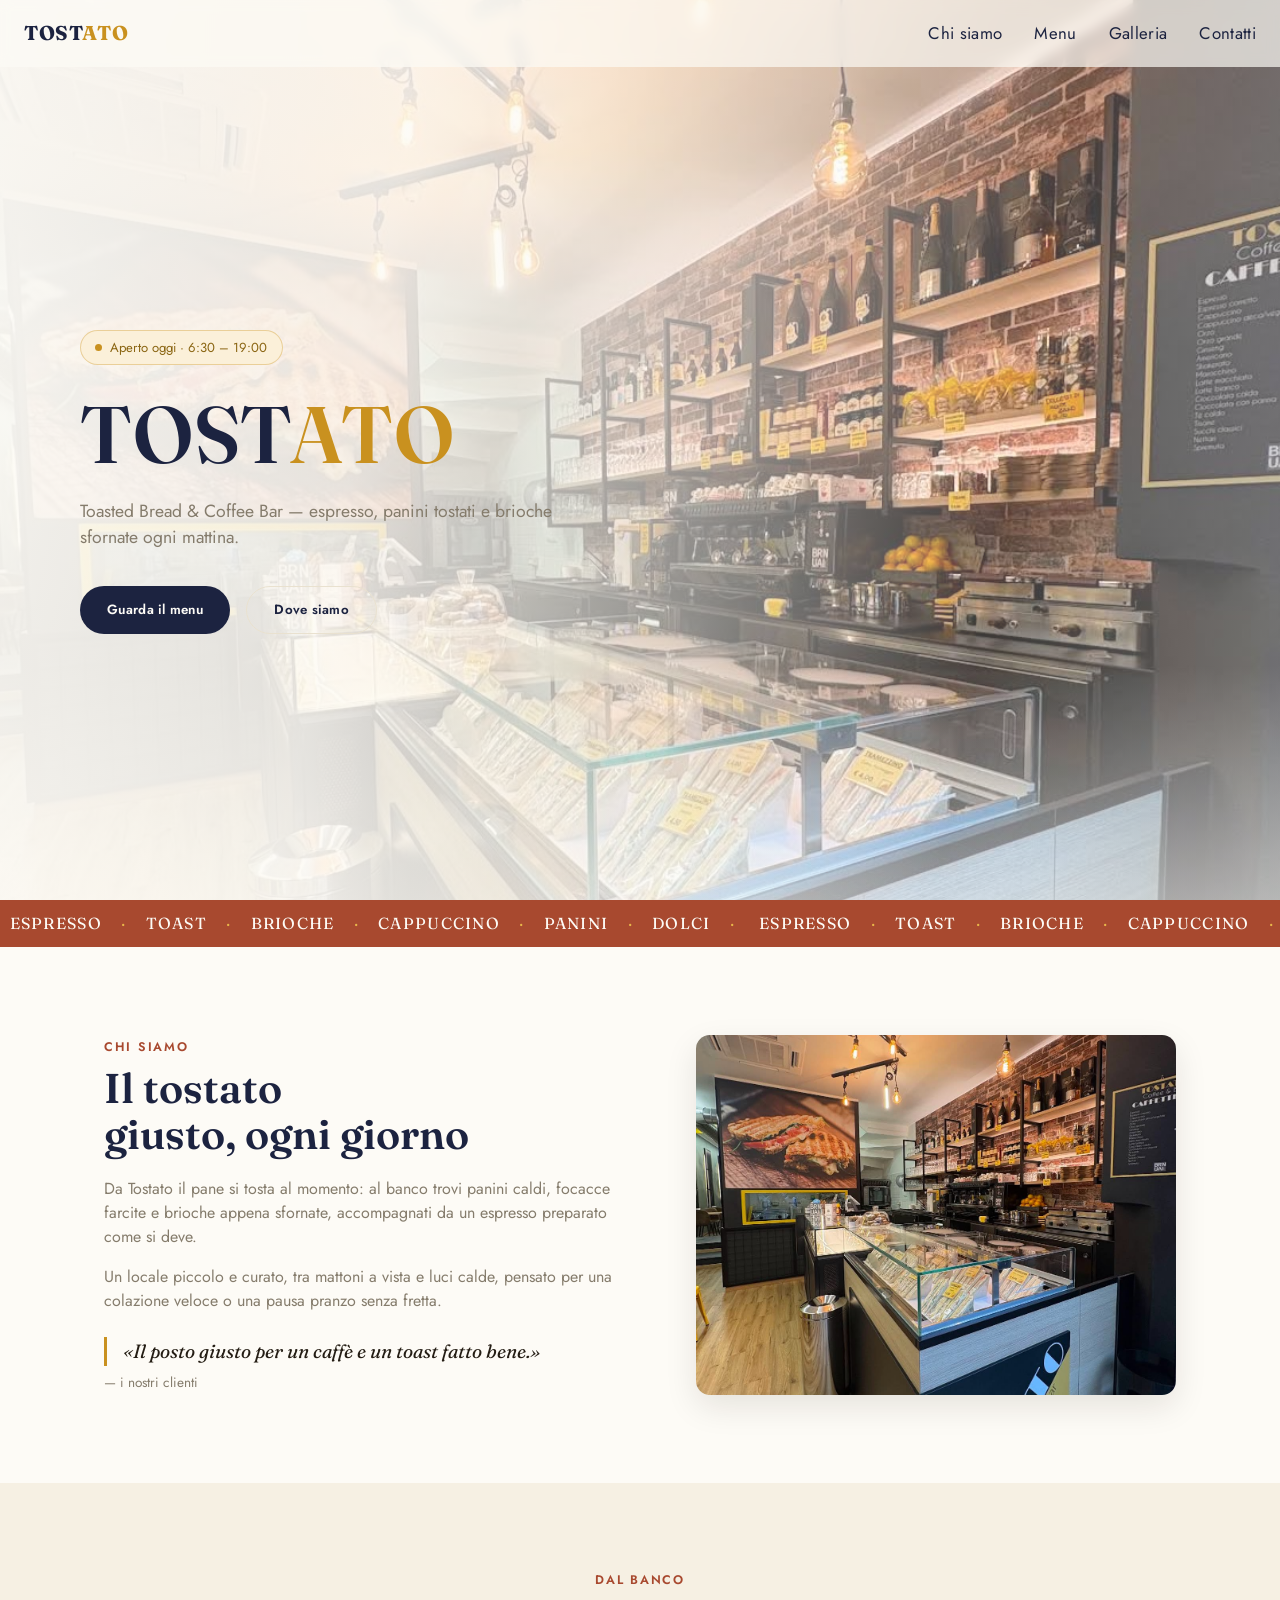
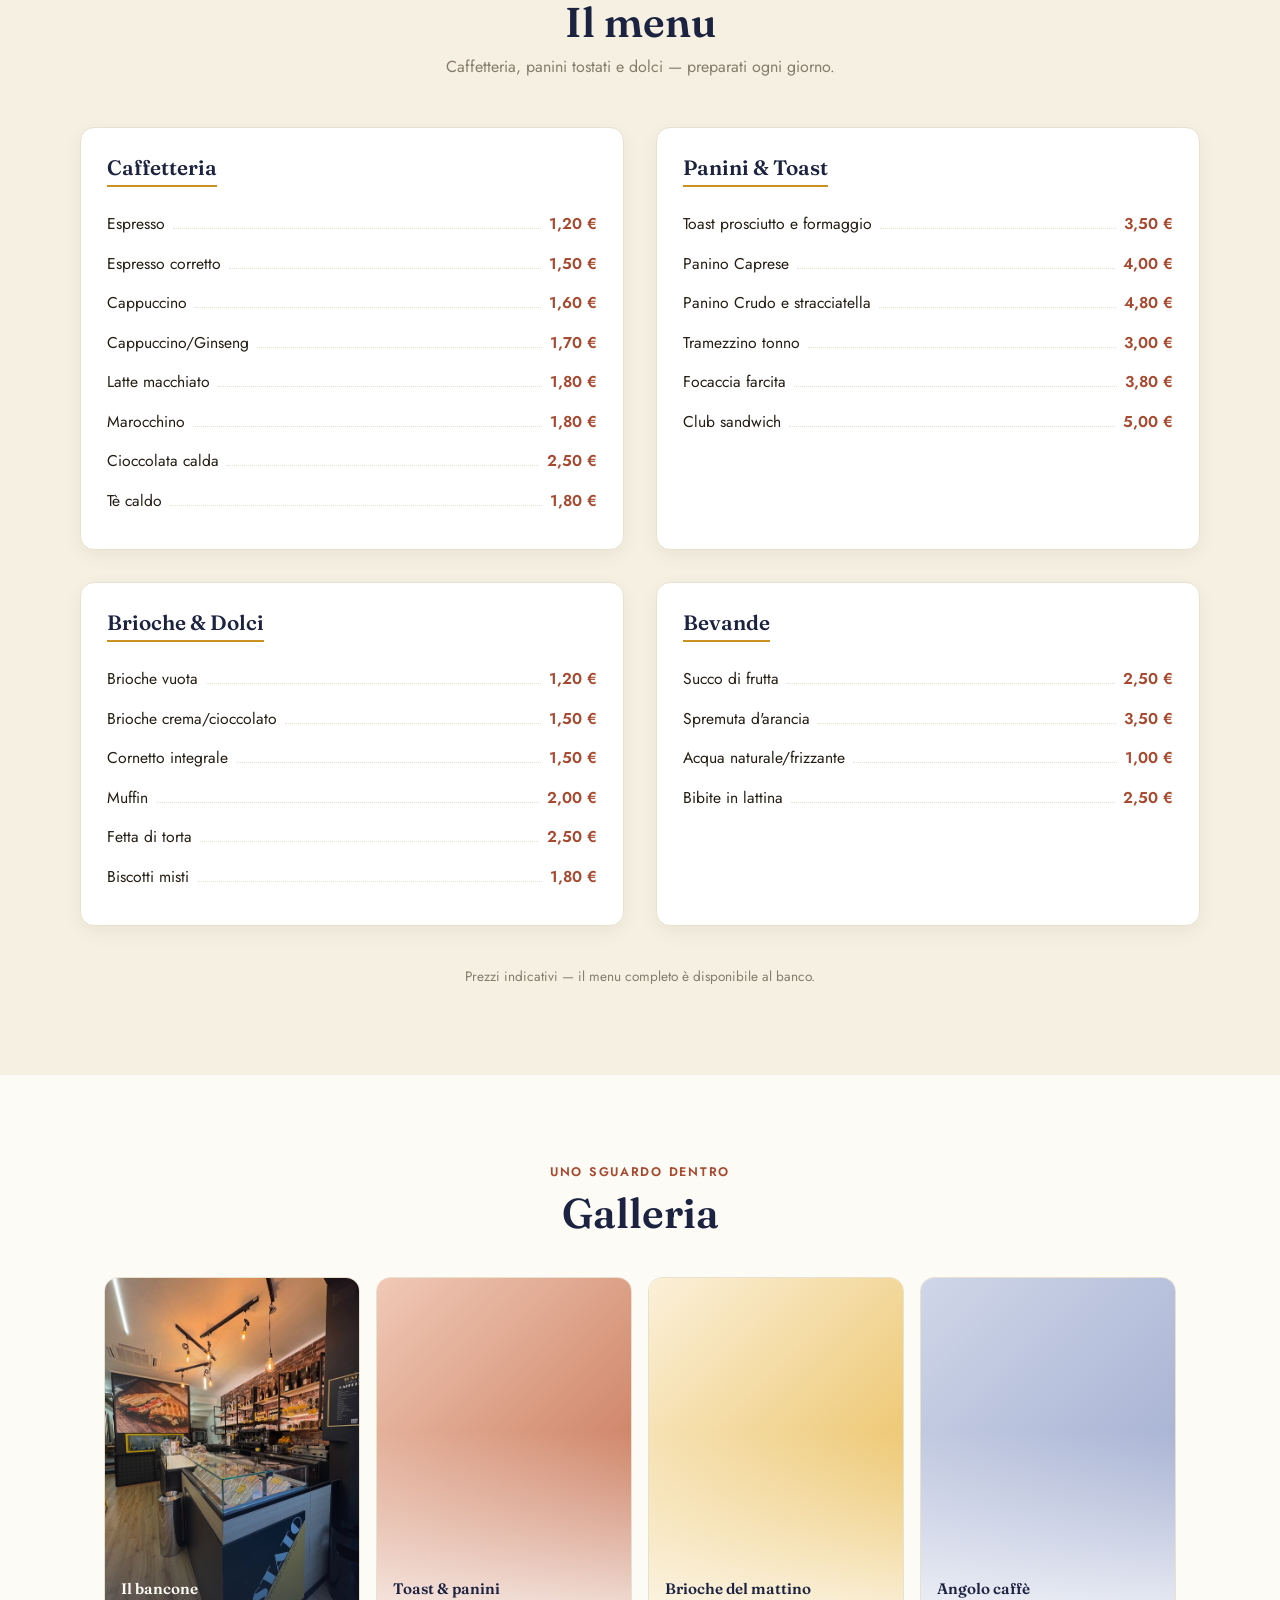
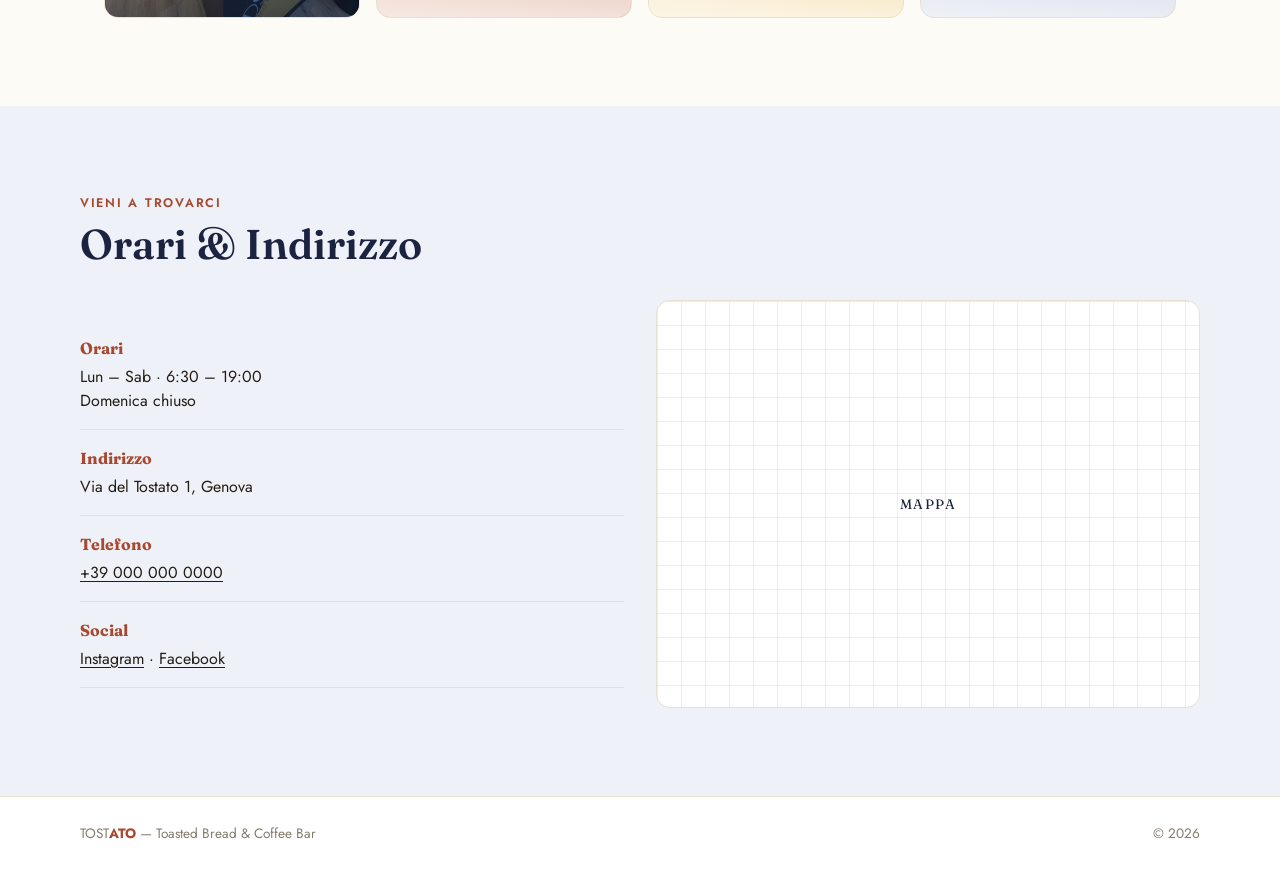
==== light/index.html @ ac533b93 "Add light design variant Alternative palette that keeps the brand's key colors (navy, gold, brick) a" ====
<!DOCTYPE html>
<html lang="it">
<head>
<meta charset="UTF-8">
<meta name="viewport" content="width=device-width, initial-scale=1.0">
<title>Tostato — Toasted Bread & Coffee Bar (chiaro)</title>
<meta name="description" content="Tostato — caffetteria e toast bar. Espresso, panini tostati, brioche e dolci fatti ogni giorno.">
<link rel="preconnect" href="https://fonts.googleapis.com">
<link rel="preconnect" href="https://fonts.gstatic.com" crossorigin>
<link href="https://fonts.googleapis.com/css2?family=Fraunces:ital,opsz,wght@0,9..144,400;0,9..144,600;0,9..144,700;1,9..144,400&family=Jost:wght@300;400;500;600&display=swap" rel="stylesheet">
<link rel="stylesheet" href="css/style.css">
</head>
<body>
<div id="progress"></div>

<nav id="navbar">
  <button class="logo" data-goto="top">TOST<span>ATO</span></button>
  <button class="nav-burger" id="nav-burger" aria-label="Apri menu" aria-expanded="false" aria-controls="nav-links">
    <span></span><span></span><span></span>
  </button>
  <ul id="nav-links">
    <li><button class="navlink" data-goto="chisiamo">Chi siamo</button></li>
    <li><button class="navlink" data-goto="menu">Menu</button></li>
    <li><button class="navlink" data-goto="galleria">Galleria</button></li>
    <li><button class="navlink" data-goto="contatti">Contatti</button></li>
  </ul>
</nav>

<header id="top">
  <div class="hero-bg" style="background-image:url('../assets/img/bancone-tostato.jpg')" aria-hidden="true"></div>
  <div class="hero-overlay" aria-hidden="true"></div>
  <div class="hero-content">
    <div class="hero-badge"><span class="dot"></span> Aperto oggi · 6:30 – 19:00</div>
    <h1 class="brand">TOST<span class="accent">ATO</span></h1>
    <p class="hero-sub">Toasted Bread &amp; Coffee Bar — espresso, panini tostati e brioche sfornate ogni mattina.</p>
    <div class="hero-riga">
      <button class="cta" data-goto="menu">Guarda il menu</button>
      <button class="cta cta-ghost" data-goto="contatti">Dove siamo</button>
    </div>
  </div>
</header>

<div class="marquee" aria-hidden="true">
  <div class="marquee-track">
    <span>espresso</span><span class="n">·</span><span>toast</span><span class="n">·</span><span>brioche</span><span class="n">·</span><span>cappuccino</span><span class="n">·</span><span>panini</span><span class="n">·</span><span>dolci</span><span class="n">·</span>
    <span>espresso</span><span class="n">·</span><span>toast</span><span class="n">·</span><span>brioche</span><span class="n">·</span><span>cappuccino</span><span class="n">·</span><span>panini</span><span class="n">·</span><span>dolci</span><span class="n">·</span>
  </div>
</div>

<section id="chisiamo">
  <div class="chisiamo-wrap">
    <div class="reveal">
      <div class="eyebrow">chi siamo</div>
      <h2>Il tostato<br>giusto, ogni giorno</h2>
      <p>Da Tostato il pane si tosta al momento: al banco trovi panini caldi, focacce farcite e brioche appena
      sfornate, accompagnati da un espresso preparato come si deve.</p>
      <p>Un locale piccolo e curato, tra mattoni a vista e luci calde, pensato per una colazione veloce o
      una pausa pranzo senza fretta.</p>
      <div class="citazione">«Il posto giusto per un caffè e un toast fatto bene.»</div>
      <div class="citazione-fonte">— i nostri clienti</div>
    </div>
    <div class="cornice reveal">
      <img src="../assets/img/bancone-tostato.jpg" alt="Il bancone di Tostato con vetrina panini e parete a mattoni a vista">
    </div>
  </div>
</section>

<section id="menu">
  <div class="centro reveal">
    <div class="eyebrow">dal banco</div>
    <h2>Il menu</h2>
    <p class="sotto-titolo">Caffetteria, panini tostati e dolci — preparati ogni giorno.</p>
  </div>

  <div class="menu-grid reveal">

    <div class="menu-cat">
      <h3>Caffetteria</h3>
      <ul>
        <li><span>Espresso</span><i></i><b>1,20 €</b></li>
        <li><span>Espresso corretto</span><i></i><b>1,50 €</b></li>
        <li><span>Cappuccino</span><i></i><b>1,60 €</b></li>
        <li><span>Cappuccino/Ginseng</span><i></i><b>1,70 €</b></li>
        <li><span>Latte macchiato</span><i></i><b>1,80 €</b></li>
        <li><span>Marocchino</span><i></i><b>1,80 €</b></li>
        <li><span>Cioccolata calda</span><i></i><b>2,50 €</b></li>
        <li><span>Tè caldo</span><i></i><b>1,80 €</b></li>
      </ul>
    </div>

    <div class="menu-cat">
      <h3>Panini &amp; Toast</h3>
      <ul>
        <li><span>Toast prosciutto e formaggio</span><i></i><b>3,50 €</b></li>
        <li><span>Panino Caprese</span><i></i><b>4,00 €</b></li>
        <li><span>Panino Crudo e stracciatella</span><i></i><b>4,80 €</b></li>
        <li><span>Tramezzino tonno</span><i></i><b>3,00 €</b></li>
        <li><span>Focaccia farcita</span><i></i><b>3,80 €</b></li>
        <li><span>Club sandwich</span><i></i><b>5,00 €</b></li>
      </ul>
    </div>

    <div class="menu-cat">
      <h3>Brioche &amp; Dolci</h3>
      <ul>
        <li><span>Brioche vuota</span><i></i><b>1,20 €</b></li>
        <li><span>Brioche crema/cioccolato</span><i></i><b>1,50 €</b></li>
        <li><span>Cornetto integrale</span><i></i><b>1,50 €</b></li>
        <li><span>Muffin</span><i></i><b>2,00 €</b></li>
        <li><span>Fetta di torta</span><i></i><b>2,50 €</b></li>
        <li><span>Biscotti misti</span><i></i><b>1,80 €</b></li>
      </ul>
    </div>

    <div class="menu-cat">
      <h3>Bevande</h3>
      <ul>
        <li><span>Succo di frutta</span><i></i><b>2,50 €</b></li>
        <li><span>Spremuta d'arancia</span><i></i><b>3,50 €</b></li>
        <li><span>Acqua naturale/frizzante</span><i></i><b>1,00 €</b></li>
        <li><span>Bibite in lattina</span><i></i><b>2,50 €</b></li>
      </ul>
    </div>

  </div>
  <p class="menu-note reveal">Prezzi indicativi — il menu completo è disponibile al banco.</p>
</section>

<section id="galleria">
  <div class="centro reveal">
    <div class="eyebrow">uno sguardo dentro</div>
    <h2>Galleria</h2>
  </div>
  <div class="gallery-grid reveal">
    <div class="gallery-tile tile-photo">
      <div class="tile-bg tile-1" style="background-image:url('../assets/img/bancone-tostato.jpg')"></div>
      <span>Il bancone</span>
    </div>
    <div class="gallery-tile">
      <div class="tile-bg tile-2"></div>
      <span>Toast &amp; panini</span>
    </div>
    <div class="gallery-tile">
      <div class="tile-bg tile-3"></div>
      <span>Brioche del mattino</span>
    </div>
    <div class="gallery-tile">
      <div class="tile-bg tile-4"></div>
      <span>Angolo caffè</span>
    </div>
  </div>
</section>

<section id="contatti">
  <div class="contatti-wrap reveal">
    <div class="eyebrow">vieni a trovarci</div>
    <h2>Orari &amp; Indirizzo</h2>
    <div class="contatti-grid">
      <div class="contatti-info">
        <div class="info-riga">
          <b>Orari</b>
          <span>Lun – Sab · 6:30 – 19:00<br>Domenica chiuso</span>
        </div>
        <div class="info-riga">
          <b>Indirizzo</b>
          <span>Via del Tostato 1, Genova</span>
        </div>
        <div class="info-riga">
          <b>Telefono</b>
          <span><a href="tel:+390000000000">+39 000 000 0000</a></span>
        </div>
        <div class="info-riga">
          <b>Social</b>
          <span><a href="#">Instagram</a> · <a href="#">Facebook</a></span>
        </div>
      </div>
      <div class="mappa-placeholder" aria-hidden="true">
        <span>Mappa</span>
      </div>
    </div>
  </div>
</section>

<footer>
  <div class="footer-wrap">
    <span>TOST<b>ATO</b> — Toasted Bread &amp; Coffee Bar</span>
    <span>&copy; 2026</span>
  </div>
</footer>

<script src="js/main.js"></script>
</body>
</html>
---- light/css/style.css ----
:root{
  --navy: #1c2340;
  --navy-tint: #eef1f7;
  --gold: #c9911f;
  --gold-light: #e8b84a;
  --gold-tint: #fbf0d9;
  --brick: #a8492f;
  --brick-light: #c26a4a;
  --brick-tint: #f7e6df;
  --cream: #fdfbf6;
  --cream-2: #f6f0e3;
  --white: #ffffff;
  --ink: #241d14;
  --muted: #857c6c;
  --line: #e9e1cf;
  --radius: 14px;
  --maxw: 1120px;
  --ease: cubic-bezier(.22,.8,.28,1);
  font-size: 16px;
}

*{box-sizing:border-box; margin:0; padding:0;}
html{scroll-behavior:smooth;}
body{
  font-family:'Jost', sans-serif;
  color:var(--ink);
  background:var(--cream);
  line-height:1.5;
  overflow-x:hidden;
}
h1,h2,h3{font-family:'Fraunces', serif; font-weight:600; line-height:1.1;}
img{max-width:100%; display:block;}
a{color:inherit;}
ul{list-style:none;}
button{font-family:inherit; cursor:pointer; border:none; background:none; color:inherit;}

.eyebrow{
  text-transform:uppercase;
  letter-spacing:.14em;
  font-size:.78rem;
  color:var(--brick);
  font-weight:600;
  margin-bottom:.6rem;
}

/* ---------- PROGRESS ---------- */
#progress{
  position:fixed; top:0; left:0; height:3px; width:0%;
  background:linear-gradient(90deg, var(--brick), var(--gold));
  z-index:200;
  transition:width .1s linear;
}

/* ---------- NAV ---------- */
#navbar{
  position:fixed; top:0; left:0; right:0; z-index:100;
  display:flex; align-items:center; justify-content:space-between;
  padding:1.1rem 1.5rem;
  background:rgba(253,251,246,.7);
  backdrop-filter:blur(6px);
  border-bottom:1px solid transparent;
  transition:padding .35s var(--ease), background .35s var(--ease), border-color .35s var(--ease), box-shadow .35s var(--ease);
}
#navbar.scrolled{
  padding:.7rem 1.5rem;
  background:rgba(253,251,246,.94);
  border-color:var(--line);
  box-shadow:0 8px 24px rgba(20,15,5,.06);
}
.logo{
  font-family:'Fraunces', serif;
  font-weight:700;
  font-size:1.25rem;
  letter-spacing:.03em;
  color:var(--navy);
  transition:opacity .2s ease;
}
.logo:hover{opacity:.75;}
.logo span{color:var(--gold);}

.nav-burger{
  display:flex; flex-direction:column; justify-content:center; gap:5px;
  width:34px; height:34px; z-index:110;
}
.nav-burger span{
  display:block; width:100%; height:2px; background:var(--navy); border-radius:2px;
}

#nav-links{
  position:fixed; top:0; right:0; height:100vh; width:min(78vw, 320px);
  background:var(--white);
  box-shadow:-8px 0 30px rgba(20,15,5,.08);
  display:flex; flex-direction:column; align-items:flex-start;
  gap:1.6rem; padding:6rem 2rem 2rem;
  transform:translateX(100%);
  transition:transform .35s ease;
}
#nav-links.open{transform:translateX(0);}
.navlink{
  position:relative;
  color:var(--navy); font-size:1.05rem; letter-spacing:.02em;
  padding:.2rem 0;
  transition:color .25s ease;
}
.navlink::after{
  content:""; position:absolute; left:0; right:100%; bottom:-2px; height:2px;
  background:var(--gold);
  transition:right .3s var(--ease);
}
.navlink:hover{color:var(--brick);}
.navlink:hover::after{right:0;}

@media(min-width:820px){
  .nav-burger{display:none;}
  #nav-links{
    position:static; height:auto; width:auto; flex-direction:row;
    background:transparent; box-shadow:none; padding:0; transform:none; gap:2rem;
  }
}

/* ---------- HERO ---------- */
#chisiamo, #menu, #galleria, #contatti{scroll-margin-top:70px;}

header#top{
  position:relative;
  min-height:100svh;
  display:flex; flex-direction:column; justify-content:center;
  background:var(--cream);
  color:var(--ink);
  overflow:hidden;
  padding:7rem 1.5rem 4rem;
}
.hero-bg{
  position:absolute; inset:-4%;
  background-size:cover;
  background-position:center 32%;
  animation:kenburns 26s ease-in-out infinite alternate;
}
@keyframes kenburns{
  from{transform:scale(1) translate(0,0);}
  to{transform:scale(1.09) translate(-1%,-1%);}
}
.hero-overlay{
  position:absolute; inset:0;
  background:
    linear-gradient(100deg, rgba(253,251,246,.96) 0%, rgba(253,251,246,.88) 30%, rgba(253,251,246,.55) 56%, rgba(253,251,246,.22) 76%, rgba(253,251,246,.4) 100%),
    linear-gradient(0deg, rgba(253,251,246,.5) 0%, transparent 26%);
}
@media(max-width:700px){
  .hero-overlay{
    background:
      linear-gradient(180deg, rgba(253,251,246,.65) 0%, rgba(253,251,246,.8) 38%, rgba(253,251,246,.94) 62%, var(--cream) 100%);
  }
}
.hero-content{
  position:relative; z-index:1;
  max-width:var(--maxw); margin:0 auto; width:100%;
}
.hero-content > *{
  opacity:0; transform:translateY(18px);
  animation:heroUp .8s var(--ease) forwards;
}
.hero-badge{animation-delay:.1s;}
.brand{animation-delay:.25s;}
.hero-sub{animation-delay:.4s;}
.hero-riga{animation-delay:.55s;}
@keyframes heroUp{to{opacity:1; transform:none;}}
.hero-badge{
  display:inline-flex; align-items:center; gap:.5rem;
  background:var(--gold-tint);
  border:1px solid rgba(201,145,31,.35);
  color:#8a6512;
  padding:.4rem .9rem; border-radius:999px;
  font-size:.82rem; margin-bottom:1.6rem;
}
.hero-badge .dot{
  width:7px; height:7px; border-radius:50%; background:var(--gold);
  animation:pulse 2s ease-in-out infinite;
}
@keyframes pulse{0%,100%{opacity:1;} 50%{opacity:.4;}}
.brand{
  font-size:clamp(2.8rem, 9vw, 5rem);
  letter-spacing:.01em;
  color:var(--navy);
  max-width:14ch;
}
.brand .accent{color:var(--gold);}
.hero-sub{
  max-width:30rem; margin-top:1.2rem;
  font-size:1.1rem; color:var(--muted);
}
.hero-riga{display:flex; flex-wrap:wrap; gap:1rem; margin-top:2.2rem;}
.cta{
  position:relative; overflow:hidden;
  background:var(--navy); color:var(--cream);
  padding:.85rem 1.7rem; border-radius:999px;
  font-weight:600; letter-spacing:.02em;
  transition:transform .3s var(--ease), background .3s ease, box-shadow .3s ease;
}
.cta::before{
  content:""; position:absolute; inset:0;
  background:linear-gradient(115deg, transparent 30%, rgba(255,255,255,.35) 48%, transparent 66%);
  transform:translateX(-120%);
  transition:transform .6s var(--ease);
}
.cta:hover{transform:translateY(-2px); background:#2a3358; box-shadow:0 10px 24px rgba(28,35,64,.22);}
.cta:hover::before{transform:translateX(120%);}
.cta:active{transform:translateY(0) scale(.98);}
.cta-ghost{
  background:transparent; color:var(--navy);
  border:1px solid var(--line);
}
.cta-ghost::before{display:none;}
.cta-ghost:hover{background:var(--white); border-color:var(--navy); box-shadow:none;}

.hero-foto{
  position:relative; z-index:1;
  max-width:var(--maxw); margin:3.5rem auto 0; width:100%;
  border-radius:var(--radius); overflow:hidden;
  box-shadow:0 20px 50px rgba(28,20,10,.14);
}
.hero-foto img{
  width:100%; aspect-ratio:16/8; object-fit:cover;
  animation:kenburns 26s ease-in-out infinite alternate;
}
@keyframes kenburns{
  from{transform:scale(1);}
  to{transform:scale(1.08) translate(-1%,-1%);}
}
@media(min-width:700px){
  header#top{padding-top:8rem;}
}

/* ---------- MARQUEE ---------- */
.marquee{
  background:var(--brick); color:var(--cream);
  overflow:hidden; white-space:nowrap;
  padding:.7rem 0;
}
.marquee-track{display:inline-block; animation:scroll 22s linear infinite;}
.marquee:hover .marquee-track{animation-play-state:paused;}
.marquee-track span{font-family:'Fraunces', serif; font-size:1rem; padding:0 .6rem; text-transform:uppercase; letter-spacing:.08em;}
.marquee-track .n{color:var(--gold-light);}
@keyframes scroll{from{transform:translateX(0);} to{transform:translateX(-50%);}}

/* ---------- REVEAL ---------- */
.reveal{
  opacity:0; transform:translateY(28px);
  transition:opacity .8s var(--ease), transform .8s var(--ease);
}
.reveal.in{opacity:1; transform:none;}

.menu-grid.in .menu-cat,
.gallery-grid.in .gallery-tile{
  opacity:0; transform:translateY(20px);
  animation:heroUp .7s var(--ease) forwards;
}
.menu-grid.in .menu-cat:nth-child(1){animation-delay:.05s;}
.menu-grid.in .menu-cat:nth-child(2){animation-delay:.15s;}
.menu-grid.in .menu-cat:nth-child(3){animation-delay:.25s;}
.menu-grid.in .menu-cat:nth-child(4){animation-delay:.35s;}
.gallery-grid.in .gallery-tile:nth-child(1){animation-delay:.05s;}
.gallery-grid.in .gallery-tile:nth-child(2){animation-delay:.13s;}
.gallery-grid.in .gallery-tile:nth-child(3){animation-delay:.21s;}
.gallery-grid.in .gallery-tile:nth-child(4){animation-delay:.29s;}

/* ---------- CHI SIAMO ---------- */
#chisiamo{padding:5.5rem 1.5rem; max-width:var(--maxw); margin:0 auto;}
.chisiamo-wrap{display:grid; gap:2.5rem;}
.chisiamo-wrap h2{font-size:clamp(1.9rem, 4vw, 2.6rem); margin-bottom:1.2rem; color:var(--navy);}
.chisiamo-wrap p{color:var(--muted); margin-bottom:1rem; max-width:34rem;}
.citazione{
  font-family:'Fraunces', serif; font-style:italic; font-size:1.2rem;
  color:var(--ink); border-left:3px solid var(--gold); padding-left:1rem; margin-top:1.5rem;
}
.citazione-fonte{color:var(--muted); font-size:.85rem; margin-top:.4rem;}
.cornice{
  border-radius:var(--radius); overflow:hidden;
  box-shadow:0 12px 32px rgba(28,20,10,.1);
  transition:box-shadow .4s var(--ease);
}
.cornice:hover{box-shadow:0 18px 44px rgba(28,20,10,.16);}
.cornice img{
  aspect-ratio:4/3; object-fit:cover; width:100%;
  transition:transform .6s var(--ease);
}
.cornice:hover img{transform:scale(1.05);}
@media(min-width:860px){
  .chisiamo-wrap{grid-template-columns:1.1fr 1fr; align-items:center; gap:4rem;}
}

/* ---------- MENU ---------- */
#menu{background:var(--cream-2); padding:5.5rem 1.5rem;}
.centro{max-width:var(--maxw); margin:0 auto; text-align:center;}
.centro h2{font-size:clamp(1.9rem, 4vw, 2.6rem); color:var(--navy);}
.sotto-titolo{color:var(--muted); margin-top:.6rem;}
.menu-grid{
  max-width:var(--maxw); margin:3rem auto 0;
  display:grid; gap:2rem;
  grid-template-columns:1fr;
}
@media(min-width:700px){.menu-grid{grid-template-columns:1fr 1fr;}}
.menu-cat{
  background:var(--white); border-radius:var(--radius);
  padding:1.8rem 1.6rem; box-shadow:0 6px 20px rgba(28,20,10,.05);
  border:1px solid var(--line);
  transition:transform .4s var(--ease), box-shadow .4s var(--ease);
}
.menu-cat:hover{
  transform:translateY(-4px);
  box-shadow:0 16px 32px rgba(28,20,10,.1);
}
.menu-cat h3{
  color:var(--navy); font-size:1.3rem; margin-bottom:1.1rem;
  border-bottom:2px solid var(--gold); display:inline-block; padding-bottom:.3rem;
}
.menu-cat li{
  display:flex; align-items:baseline; gap:.5rem;
  padding:.5rem 0; font-size:.98rem;
  transition:padding-left .25s var(--ease);
}
.menu-cat li:hover{padding-left:.35rem;}
.menu-cat li span{white-space:nowrap;}
.menu-cat li i{
  flex:1; border-bottom:1px dotted var(--line); margin-bottom:.35rem;
}
.menu-cat li b{color:var(--brick); font-weight:600; white-space:nowrap; transition:color .25s ease;}
.menu-cat li:hover b{color:#7d3520;}
.menu-note{text-align:center; color:var(--muted); font-size:.85rem; margin-top:2.5rem;}

/* ---------- GALLERIA ---------- */
#galleria{max-width:var(--maxw); margin:0 auto; padding:5.5rem 1.5rem;}
.gallery-grid{
  margin-top:2.5rem; display:grid; gap:1rem;
  grid-template-columns:repeat(2, 1fr);
}
@media(min-width:700px){.gallery-grid{grid-template-columns:repeat(4, 1fr);}}
.gallery-tile{
  aspect-ratio:3/4; border-radius:var(--radius);
  display:flex; align-items:flex-end; padding:1rem;
  color:var(--navy); font-family:'Fraunces', serif; font-size:.95rem;
  position:relative; overflow:hidden;
  border:1px solid var(--line);
}
.gallery-tile .tile-bg{
  position:absolute; inset:0;
  background-size:cover; background-position:center;
  transform:scale(1.001);
  transition:transform .6s var(--ease);
}
.gallery-tile:hover .tile-bg{transform:scale(1.12);}
.gallery-tile::after{
  content:""; position:absolute; inset:0;
  background:linear-gradient(180deg, transparent 45%, rgba(255,255,255,.8));
  transition:opacity .4s ease;
}
.gallery-tile:hover::after{opacity:.75;}
.gallery-tile span{
  position:relative; z-index:1; font-weight:600;
  transition:transform .4s var(--ease);
}
.gallery-tile:hover span{transform:translateY(-4px);}
.gallery-tile.tile-photo{color:var(--cream);}
.gallery-tile.tile-photo::after{
  background:linear-gradient(180deg, transparent 40%, rgba(18,23,42,.62));
}
.tile-1{background-image:linear-gradient(135deg, var(--navy), #2a3358);}
.tile-2{background-image:linear-gradient(135deg, #f0c9b6, var(--brick-light));}
.tile-3{background-image:linear-gradient(135deg, var(--gold-tint), var(--gold-light));}
.tile-4{background-image:linear-gradient(135deg, #cfd6e8, #9aa6cc);}

/* ---------- CONTATTI ---------- */
#contatti{background:var(--navy-tint); padding:5.5rem 1.5rem;}
.contatti-wrap{max-width:var(--maxw); margin:0 auto;}
.contatti-wrap h2{font-size:clamp(1.9rem, 4vw, 2.6rem); margin-bottom:2rem; color:var(--navy);}
.contatti-grid{display:grid; gap:2rem;}
@media(min-width:820px){.contatti-grid{grid-template-columns:1fr 1fr; align-items:center;}}
.info-riga{
  padding:1rem 0; border-bottom:1px solid var(--line);
  transition:padding-left .3s var(--ease), border-color .3s ease;
}
.info-riga:hover{padding-left:.5rem; border-color:var(--gold);}
.info-riga b{display:block; color:var(--brick); margin-bottom:.3rem; font-family:'Fraunces', serif;}
.info-riga a{text-decoration:underline; text-underline-offset:3px; transition:color .2s ease;}
.info-riga a:hover{color:var(--brick);}
.mappa-placeholder{
  aspect-ratio:4/3; border-radius:var(--radius);
  background:
    linear-gradient(rgba(28,35,64,.08) 1px, transparent 1px) 0 0/24px 24px,
    linear-gradient(90deg, rgba(28,35,64,.08) 1px, transparent 1px) 0 0/24px 24px,
    var(--white);
  border:1px solid var(--line);
  display:flex; align-items:center; justify-content:center;
  color:var(--navy); font-family:'Fraunces', serif; letter-spacing:.1em; text-transform:uppercase; font-size:.85rem;
}

/* ---------- FOOTER ---------- */
footer{background:var(--white); color:var(--muted); padding:1.6rem 1.5rem; border-top:1px solid var(--line);}
.footer-wrap{
  max-width:var(--maxw); margin:0 auto;
  display:flex; flex-wrap:wrap; justify-content:space-between; gap:.5rem;
  font-size:.85rem;
}
.footer-wrap b{color:var(--brick);}

/* ---------- ACCESSIBILITY / FOCUS ---------- */
a:focus-visible, button:focus-visible{
  outline:2px solid var(--gold); outline-offset:3px; border-radius:4px;
}

@media (prefers-reduced-motion: reduce){
  *{animation-duration:.01ms !important; animation-iteration-count:1 !important; transition-duration:.01ms !important; scroll-behavior:auto !important;}
  .hero-content > *{opacity:1; transform:none;}
}
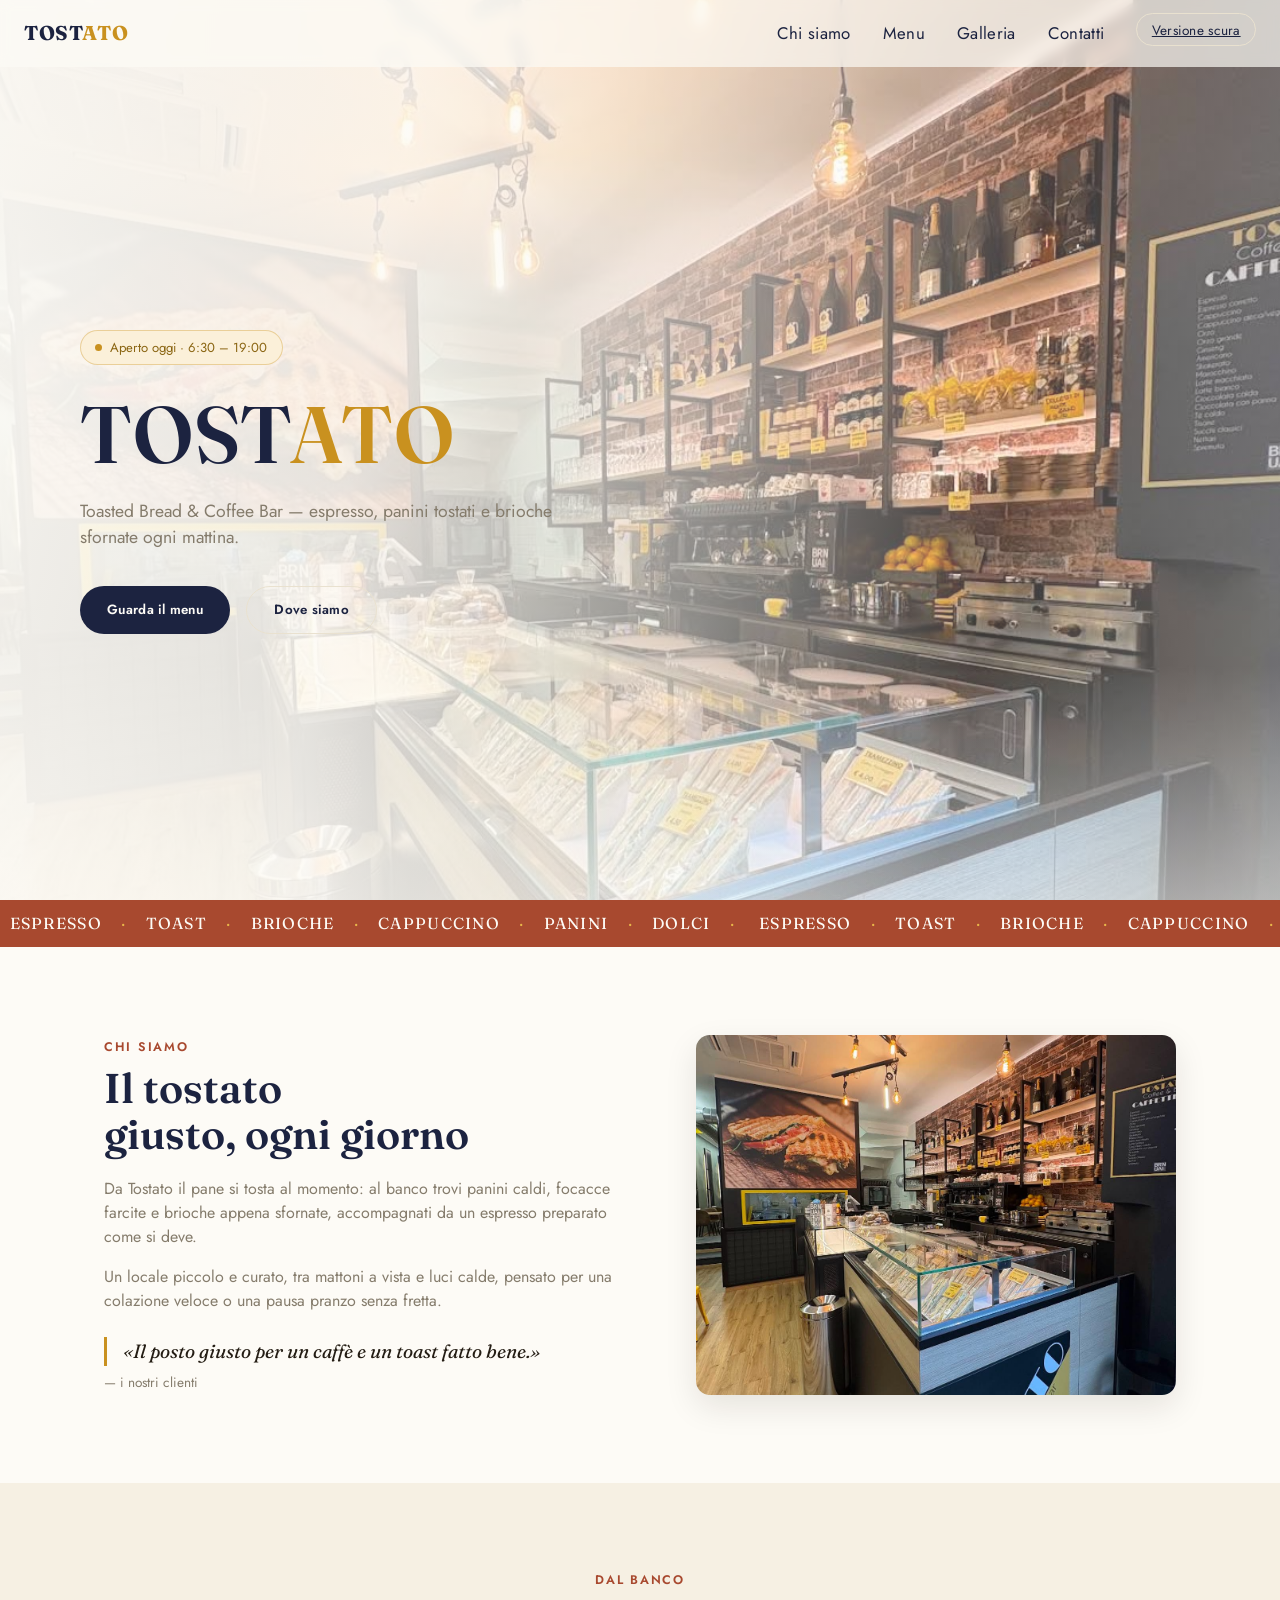
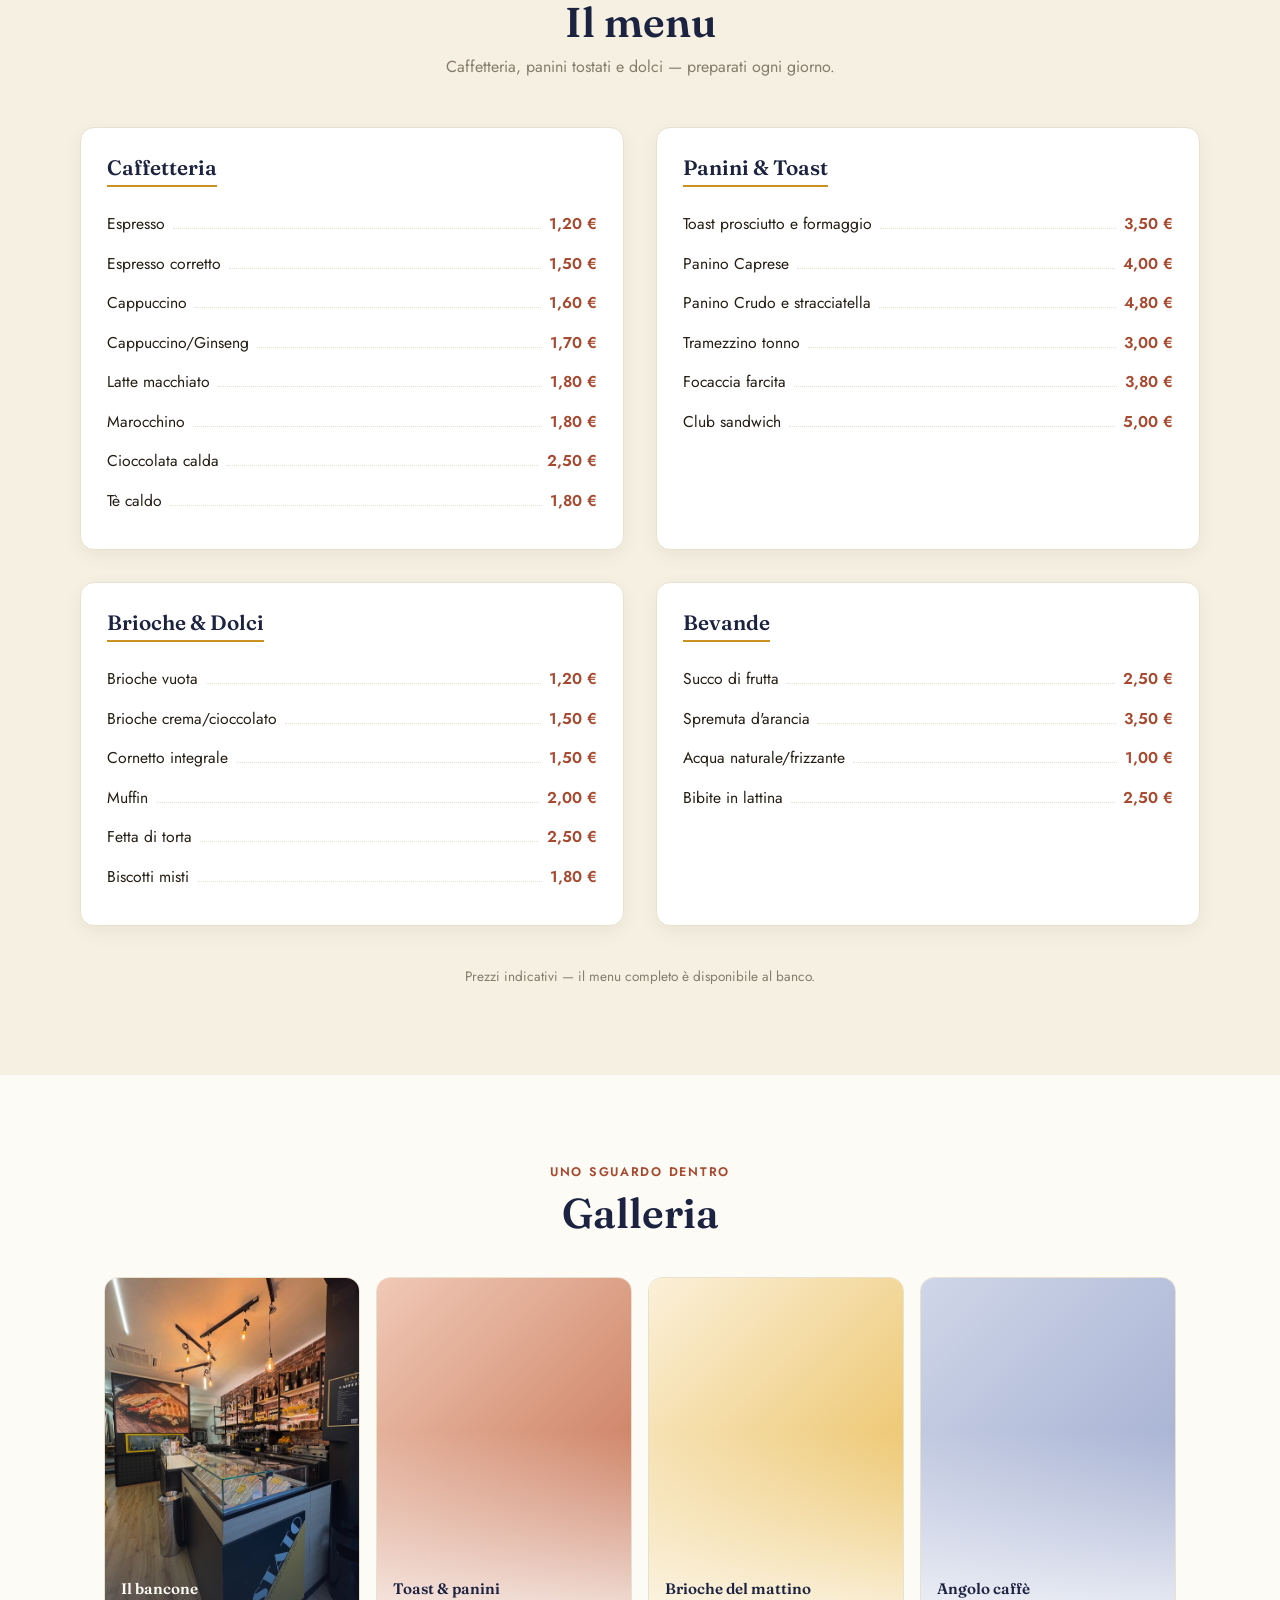
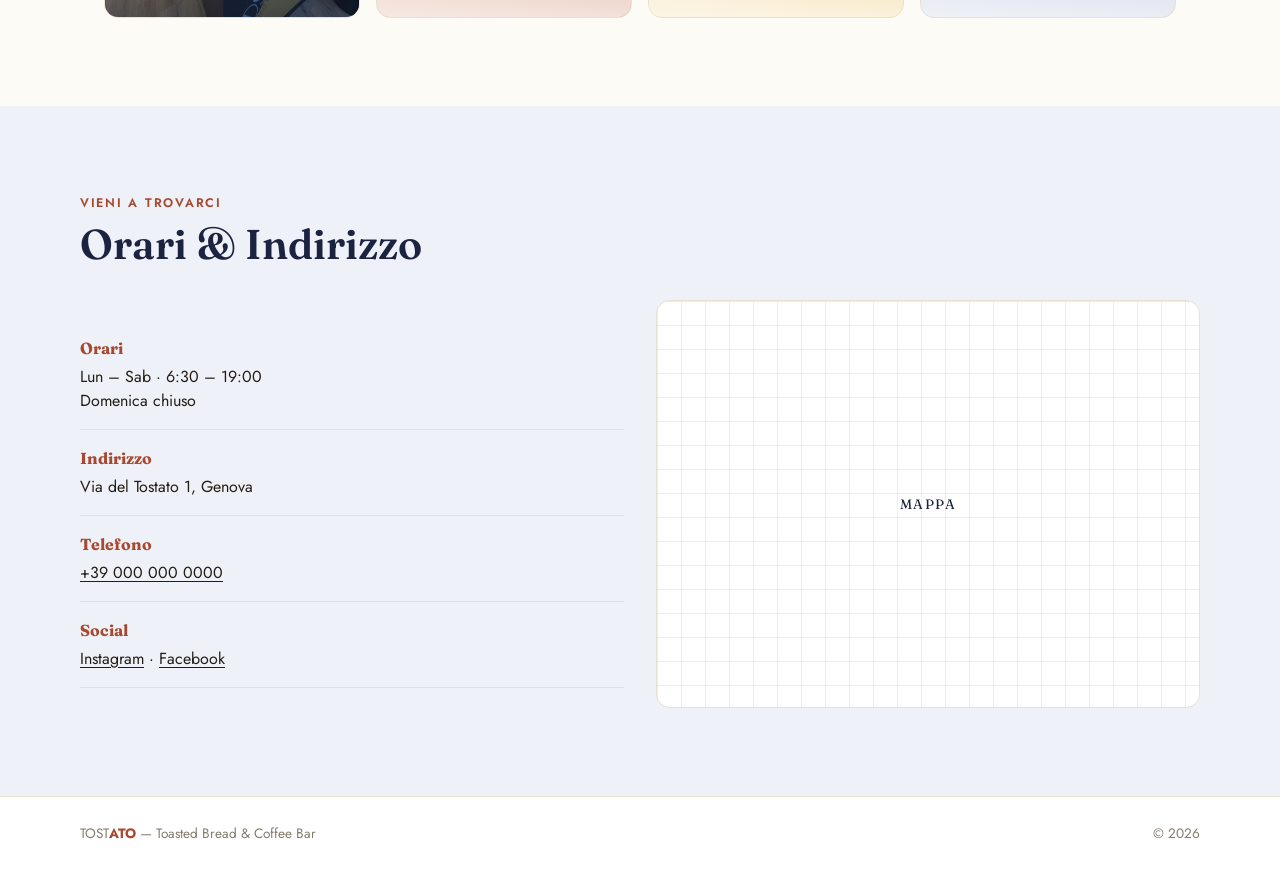
==== commit 8cd51d00: "Link the dark and light design versions in the nav Add a pill-style nav link on each version pointin" ====
--- a/light/index.html
+++ b/light/index.html
@@ -23,6 +23,7 @@
     <li><button class="navlink" data-goto="menu">Menu</button></li>
     <li><button class="navlink" data-goto="galleria">Galleria</button></li>
     <li><button class="navlink" data-goto="contatti">Contatti</button></li>
+    <li><a class="navlink navlink-theme" href="../index.html">Versione scura</a></li>
   </ul>
 </nav>
 
--- a/light/css/style.css
+++ b/light/css/style.css
@@ -109,6 +109,14 @@
 }
 .navlink:hover{color:var(--brick);}
 .navlink:hover::after{right:0;}
+.navlink-theme{
+  border:1px solid var(--line);
+  border-radius:999px;
+  padding:.35rem .9rem;
+  font-size:.85rem;
+}
+.navlink-theme::after{display:none;}
+.navlink-theme:hover{background:var(--gold-tint); border-color:var(--gold);}
 
 @media(min-width:820px){
   .nav-burger{display:none;}
